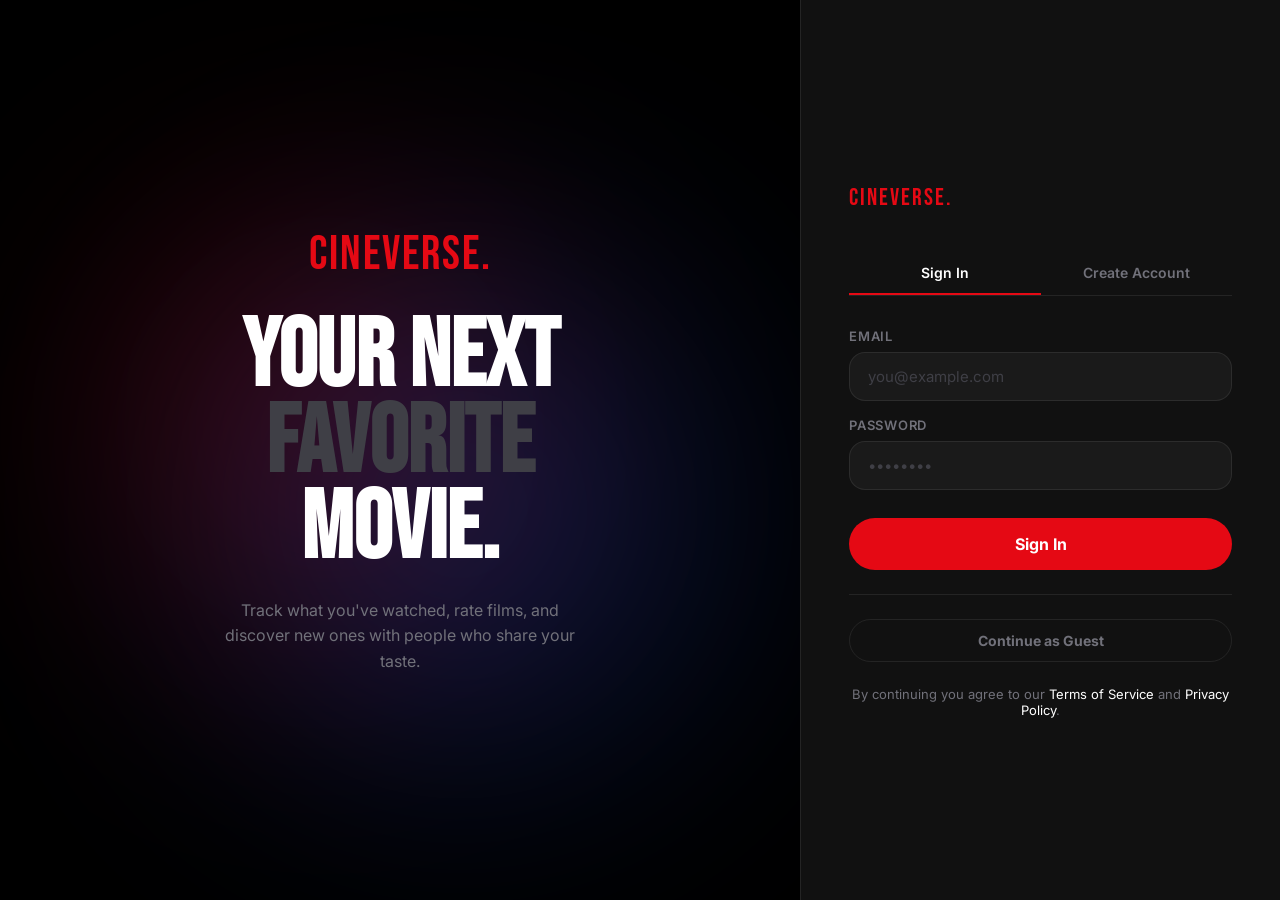
==== frontend/pages/auth.html @ 56c4505b "Add files via upload" ====
<!DOCTYPE html>
<html lang="en">
<head>
  <meta charset="UTF-8">
  <meta name="viewport" content="width=device-width, initial-scale=1.0">
  <title>CineVerse — Sign In</title>
  <link rel="stylesheet" href="../css/style.css">
  <style>
    body { display:flex; min-height:100vh; }
    .auth-left {
      flex:1; display:flex; align-items:center; justify-content:center;
      padding:60px 40px; position:relative; overflow:hidden;
    }
    .auth-right {
      width:480px; flex-shrink:0; display:flex; flex-direction:column;
      justify-content:center; padding:60px 48px;
      border-left:1px solid var(--border); background:var(--surface);
    }
    @media (max-width:768px) { .auth-left { display:none; } .auth-right { width:100%; border:none; } }
    .tab-btn {
      flex:1; padding:12px; background:none; border:none; cursor:pointer;
      font-family:var(--font-body); font-size:14px; font-weight:600;
      color:var(--text-dim); border-bottom:2px solid transparent;
      transition:all 0.2s;
    }
    .tab-btn.active { color:var(--text); border-bottom-color:var(--red); }
  </style>
</head>
<body>

<!-- LEFT PANEL -->
<div class="auth-left">
  <div class="blob-bg">
    <div class="blob blob-red" id="blob1" style="width:500px;height:500px;top:20%;left:10%"></div>
    <div class="blob blob-blue" id="blob2" style="width:600px;height:600px;bottom:10%;right:5%"></div>
  </div>
  <div style="position:relative;z-index:1;text-align:center">
    <a href="../index.html" class="nav-logo" style="font-size:48px;display:block;margin-bottom:32px">CINEVERSE.</a>
    <h2 style="font-family:var(--font-display);font-size:clamp(48px,8vw,96px);line-height:0.9;margin-bottom:24px">
      YOUR NEXT<br><span style="color:var(--text-muted)">FAVORITE</span><br>MOVIE.
    </h2>
    <p style="color:var(--text-dim);font-size:16px;max-width:360px;margin:0 auto;line-height:1.6">
      Track what you've watched, rate films, and discover new ones with people who share your taste.
    </p>
  </div>
</div>

<!-- RIGHT PANEL -->
<div class="auth-right">
  <a href="../index.html" class="nav-logo" style="font-size:24px;display:block;margin-bottom:40px">CINEVERSE.</a>

  <!-- TABS -->
  <div style="display:flex;border-bottom:1px solid var(--border);margin-bottom:32px">
    <button class="tab-btn active" id="tab-login" onclick="switchTab('login')">Sign In</button>
    <button class="tab-btn" id="tab-register" onclick="switchTab('register')">Create Account</button>
  </div>

  <!-- LOGIN FORM -->
  <div id="login-form">
    <div class="input-group" style="margin-bottom:16px">
      <label class="input-label">Email</label>
      <input class="input" type="email" id="login-email" placeholder="you@example.com" onkeydown="if(event.key==='Enter')doLogin()">
    </div>
    <div class="input-group" style="margin-bottom:28px">
      <label class="input-label">Password</label>
      <input class="input" type="password" id="login-password" placeholder="••••••••" onkeydown="if(event.key==='Enter')doLogin()">
    </div>
    <button class="btn btn-primary w-full btn-lg" onclick="doLogin()" id="login-btn">Sign In</button>
    <div class="divider"></div>
    <button class="btn btn-ghost w-full" onclick="doGuest()">Continue as Guest</button>
  </div>

  <!-- REGISTER FORM -->
  <div id="register-form" class="hidden">
    <div class="input-group" style="margin-bottom:16px">
      <label class="input-label">Username</label>
      <input class="input" id="reg-username" placeholder="cinephile99">
    </div>
    <div class="input-group" style="margin-bottom:16px">
      <label class="input-label">Email</label>
      <input class="input" type="email" id="reg-email" placeholder="you@example.com">
    </div>
    <div class="input-group" style="margin-bottom:28px">
      <label class="input-label">Password</label>
      <input class="input" type="password" id="reg-password" placeholder="Min. 6 characters" onkeydown="if(event.key==='Enter')doRegister()">
    </div>
    <button class="btn btn-primary w-full btn-lg" onclick="doRegister()" id="register-btn">Create Account</button>
  </div>

  <p class="text-dim text-sm" style="margin-top:24px;text-align:center">
    By continuing you agree to our <span style="color:var(--text)">Terms of Service</span> and <span style="color:var(--text)">Privacy Policy</span>.
  </p>
</div>

<script src="../js/api.js"></script>
<script src="../js/auth.js"></script>
<script src="../js/ui.js"></script>
<script>
  // Parallax blobs
  document.addEventListener('mousemove', e => {
    const mx = (e.clientX - window.innerWidth / 2) * 0.03;
    const my = (e.clientY - window.innerHeight / 2) * 0.03;
    const b1 = document.getElementById('blob1');
    const b2 = document.getElementById('blob2');
    if (b1) b1.style.transform = `translate(${mx}px, ${my}px)`;
    if (b2) b2.style.transform = `translate(${-mx}px, ${-my}px)`;
  });

  // Redirect if already logged in
  if (auth.isLoggedIn()) {
    const redirect = new URLSearchParams(location.search).get('redirect');
    window.location.href = redirect || 'browse.html';
  }

  function switchTab(tab) {
    document.getElementById('login-form').classList.toggle('hidden', tab !== 'login');
    document.getElementById('register-form').classList.toggle('hidden', tab !== 'register');
    document.getElementById('tab-login').classList.toggle('active', tab === 'login');
    document.getElementById('tab-register').classList.toggle('active', tab === 'register');
  }

  // Check URL param to default to register tab
  if (new URLSearchParams(location.search).get('mode') === 'register') {
    switchTab('register');
  }

  async function doLogin() {
    const email = document.getElementById('login-email').value.trim();
    const password = document.getElementById('login-password').value;
    if (!email || !password) { ui.error('Please fill in all fields'); return; }
    const btn = document.getElementById('login-btn');
    btn.disabled = true; btn.textContent = 'Signing in…';
    try {
      const { token, user } = await api.auth.login({ email, password });
      auth.setSession(token, user);
      const redirect = new URLSearchParams(location.search).get('redirect');
      window.location.href = redirect || (user.genres?.length ? 'browse.html' : 'browse.html');
    } catch (err) {
      ui.error(err.message);
      btn.disabled = false; btn.textContent = 'Sign In';
    }
  }

  async function doRegister() {
    const username = document.getElementById('reg-username').value.trim();
    const email = document.getElementById('reg-email').value.trim();
    const password = document.getElementById('reg-password').value;
    if (!username || !email || !password) { ui.error('Please fill in all fields'); return; }
    if (password.length < 6) { ui.error('Password must be at least 6 characters'); return; }
    const btn = document.getElementById('register-btn');
    btn.disabled = true; btn.textContent = 'Creating account…';
    try {
      const { token, user } = await api.auth.register({ username, email, password });
      auth.setSession(token, user);
      window.location.href = 'browse.html';
    } catch (err) {
      ui.error(err.message);
      btn.disabled = false; btn.textContent = 'Create Account';
    }
  }

  async function doGuest() {
    try {
      const { token, user } = await api.auth.guest({ genres: [] });
      auth.setSession(token, user);
      window.location.href = 'browse.html';
    } catch (err) { ui.error(err.message); }
  }
</script>
</body>
</html>
---- frontend/css/style.css ----
@import url('https://fonts.googleapis.com/css2?family=Bebas+Neue&family=Inter:wght@300;400;500;600;700;900&display=swap');

*, *::before, *::after { box-sizing: border-box; margin: 0; padding: 0; }

:root {
  --red: #e50914;
  --red-dim: rgba(229,9,20,0.2);
  --bg: #000;
  --surface: #111;
  --surface2: #1a1a1a;
  --border: rgba(255,255,255,0.08);
  --border-hover: rgba(255,255,255,0.2);
  --text: #fff;
  --text-dim: #71717a;
  --text-muted: #3f3f46;
  --glass: rgba(17,17,17,0.7);
  --radius: 16px;
  --radius-lg: 28px;
  --radius-xl: 40px;
  --transition: 0.2s ease;
  --font-display: 'Bebas Neue', sans-serif;
  --font-body: 'Inter', sans-serif;
  --img-base: https://image.tmdb.org/t/p;
}

html { scroll-behavior: smooth; }

body {
  font-family: var(--font-body);
  background: var(--bg);
  color: var(--text);
  overflow-x: hidden;
  -webkit-font-smoothing: antialiased;
}

::-webkit-scrollbar { width: 4px; height: 4px; }
::-webkit-scrollbar-track { background: transparent; }
::-webkit-scrollbar-thumb { background: #333; border-radius: 4px; }

a { color: inherit; text-decoration: none; }

/* ─── UTILITIES ─── */
.hidden { display: none !important; }
.flex { display: flex; }
.flex-col { flex-direction: column; }
.items-center { align-items: center; }
.justify-center { justify-content: center; }
.justify-between { justify-content: space-between; }
.gap-2 { gap: 8px; }
.gap-3 { gap: 12px; }
.gap-4 { gap: 16px; }
.gap-6 { gap: 24px; }
.gap-8 { gap: 32px; }
.w-full { width: 100%; }
.text-center { text-align: center; }
.truncate { overflow: hidden; text-overflow: ellipsis; white-space: nowrap; }
.relative { position: relative; }
.absolute { position: absolute; }
.fixed { position: fixed; }
.inset-0 { inset: 0; }
.z-10 { z-index: 10; }
.z-50 { z-index: 50; }
.overflow-hidden { overflow: hidden; }
.cursor-pointer { cursor: pointer; }
.mt-auto { margin-top: auto; }
.mb-0 { margin-bottom: 0; }
.p-0 { padding: 0; }
.grid { display: grid; }

/* ─── TYPOGRAPHY ─── */
.font-display { font-family: var(--font-display); }
.text-red { color: var(--red); }
.text-dim { color: var(--text-dim); }
.text-muted { color: var(--text-muted); }
.text-xs { font-size: 11px; letter-spacing: 0.08em; }
.text-sm { font-size: 13px; }
.text-lg { font-size: 18px; }
.text-xl { font-size: 20px; }
.text-2xl { font-size: 24px; font-weight: 700; }
.text-3xl { font-size: 30px; font-weight: 900; }
.text-4xl { font-size: 36px; font-weight: 900; }
.text-5xl { font-size: 48px; font-weight: 900; }
.text-hero { font-size: clamp(60px, 10vw, 120px); font-family: var(--font-display); line-height: 0.9; }
.uppercase { text-transform: uppercase; }
.tracking-wide { letter-spacing: 0.1em; }
.tracking-widest { letter-spacing: 0.25em; }
.font-bold { font-weight: 700; }
.font-black { font-weight: 900; }

/* ─── SURFACE / GLASS ─── */
.glass {
  background: var(--glass);
  backdrop-filter: blur(16px);
  -webkit-backdrop-filter: blur(16px);
  border: 1px solid var(--border);
}
.surface { background: var(--surface); border: 1px solid var(--border); border-radius: var(--radius); }
.surface2 { background: var(--surface2); border: 1px solid var(--border); border-radius: var(--radius); }

/* ─── BUTTONS ─── */
.btn {
  display: inline-flex; align-items: center; justify-content: center; gap: 8px;
  padding: 12px 24px; border-radius: 50px; border: none; cursor: pointer;
  font-family: var(--font-body); font-weight: 700; font-size: 14px;
  transition: all var(--transition); white-space: nowrap; outline: none;
}
.btn-primary { background: var(--red); color: #fff; }
.btn-primary:hover { background: #f40612; transform: scale(1.03); }
.btn-secondary { background: #fff; color: #000; }
.btn-secondary:hover { background: #e0e0e0; transform: scale(1.03); }
.btn-ghost { background: transparent; color: var(--text-dim); border: 1px solid var(--border); }
.btn-ghost:hover { border-color: var(--border-hover); color: var(--text); }
.btn-sm { padding: 8px 16px; font-size: 12px; }
.btn-lg { padding: 16px 36px; font-size: 16px; }
.btn-icon { padding: 10px; border-radius: 50%; aspect-ratio: 1; }
.btn:disabled { opacity: 0.4; cursor: not-allowed; transform: none; }

/* ─── INPUTS ─── */
.input {
  background: var(--surface2); border: 1px solid var(--border);
  border-radius: var(--radius); padding: 14px 18px;
  color: var(--text); font-family: var(--font-body); font-size: 15px;
  width: 100%; outline: none; transition: border-color var(--transition);
}
.input:focus { border-color: var(--red); }
.input::placeholder { color: var(--text-muted); }
.input-group { display: flex; flex-direction: column; gap: 8px; }
.input-label { font-size: 13px; font-weight: 600; color: var(--text-dim); text-transform: uppercase; letter-spacing: 0.06em; }

/* ─── MODAL ─── */
.modal-overlay {
  position: fixed; inset: 0; z-index: 100;
  background: rgba(0,0,0,0.85); backdrop-filter: blur(12px);
  display: flex; align-items: center; justify-content: center; padding: 16px;
  opacity: 0; pointer-events: none; transition: opacity 0.2s;
}
.modal-overlay.active { opacity: 1; pointer-events: all; }
.modal {
  background: var(--surface); border: 1px solid var(--border);
  border-radius: var(--radius-xl); padding: 40px; width: 100%; max-width: 460px;
  transform: translateY(20px); transition: transform 0.25s ease;
}
.modal-overlay.active .modal { transform: translateY(0); }

/* ─── NAV ─── */
.nav {
  position: fixed; top: 0; left: 0; right: 0; z-index: 80;
  display: flex; align-items: center; padding: 20px 32px; gap: 32px;
  background: linear-gradient(to bottom, rgba(0,0,0,0.9), transparent);
}
.nav-logo { font-family: var(--font-display); font-size: 28px; color: var(--red); letter-spacing: 2px; }
.nav-links { display: flex; gap: 4px; flex: 1; }
.nav-link {
  padding: 8px 16px; border-radius: 50px; font-size: 14px; font-weight: 500;
  color: var(--text-dim); cursor: pointer; transition: all var(--transition);
}
.nav-link:hover, .nav-link.active { color: var(--text); background: rgba(255,255,255,0.07); }
.nav-actions { display: flex; align-items: center; gap: 12px; margin-left: auto; }

/* ─── SIDEBAR ─── */
.sidebar {
  width: 220px; min-height: 100vh; position: fixed; top: 0; left: 0; z-index: 70;
  border-right: 1px solid var(--border); padding: 80px 20px 32px;
  display: flex; flex-direction: column; gap: 4px;
  background: rgba(0,0,0,0.6); backdrop-filter: blur(20px);
}
.sidebar-item {
  display: flex; align-items: center; gap: 12px; padding: 12px 16px;
  border-radius: var(--radius); font-size: 14px; font-weight: 500;
  color: var(--text-dim); cursor: pointer; transition: all var(--transition);
}
.sidebar-item:hover, .sidebar-item.active {
  background: rgba(255,255,255,0.07); color: var(--text);
}
.sidebar-item.active { color: var(--red); }
.sidebar-icon { width: 18px; height: 18px; opacity: 0.7; }
.main-content { margin-left: 220px; padding: 90px 40px 40px; min-height: 100vh; }

/* ─── CARDS ─── */
.movie-card {
  position: relative; border-radius: var(--radius-lg); overflow: hidden;
  cursor: pointer; transition: transform 0.3s ease;
  background: var(--surface); border: 1px solid var(--border);
  aspect-ratio: 2/3;
}
.movie-card:hover { transform: scale(1.04); }
.movie-card img { width: 100%; height: 100%; object-fit: cover; display: block; }
.movie-card-overlay {
  position: absolute; bottom: 0; left: 0; right: 0; padding: 20px 16px 16px;
  background: linear-gradient(to top, rgba(0,0,0,0.95), transparent);
  opacity: 0; transition: opacity 0.25s;
}
.movie-card:hover .movie-card-overlay { opacity: 1; }
.movie-card-placeholder {
  width: 100%; height: 100%; display: flex; align-items: center; justify-content: center;
  color: var(--text-muted); font-size: 12px; font-weight: 600; text-transform: uppercase;
  letter-spacing: 0.1em; background: var(--surface2);
}

/* ─── HERO ─── */
.hero {
  position: relative; border-radius: var(--radius-xl);
  overflow: hidden; min-height: 500px;
  display: flex; flex-direction: column; justify-content: flex-end;
  padding: 48px; margin-bottom: 48px; border: 1px solid var(--border);
}
.hero-bg {
  position: absolute; inset: 0;
  background-size: cover; background-position: center;
  transition: transform 0.7s ease;
}
.hero:hover .hero-bg { transform: scale(1.03); }
.hero-bg::after {
  content: ''; position: absolute; inset: 0;
  background: linear-gradient(to top, rgba(0,0,0,0.92) 0%, rgba(0,0,0,0.4) 60%, transparent 100%);
}
.hero-content { position: relative; z-index: 1; }
.hero-badge { font-size: 10px; font-weight: 700; letter-spacing: 0.2em; text-transform: uppercase; color: var(--red); margin-bottom: 10px; }

/* ─── SECTION ─── */
.section-title { font-size: 18px; font-weight: 700; margin-bottom: 20px; display: flex; align-items: center; justify-content: space-between; }
.section-link { font-size: 12px; color: var(--text-dim); font-weight: 500; transition: color var(--transition); }
.section-link:hover { color: var(--text); }
.scroll-row { display: flex; gap: 16px; overflow-x: auto; padding-bottom: 12px; scroll-snap-type: x mandatory; }
.scroll-row::-webkit-scrollbar { display: none; }
.scroll-row > * { scroll-snap-align: start; flex-shrink: 0; }

/* ─── GRID ─── */
.movie-grid { display: grid; grid-template-columns: repeat(auto-fill, minmax(160px, 1fr)); gap: 20px; }
.movie-grid-lg { display: grid; grid-template-columns: repeat(auto-fill, minmax(200px, 1fr)); gap: 24px; }

/* ─── STAR RATING ─── */
.star-rating { display: flex; gap: 4px; }
.star { width: 20px; height: 20px; cursor: pointer; transition: transform 0.15s; }
.star:hover { transform: scale(1.2); }
.star svg { width: 100%; height: 100%; }

/* ─── TOAST ─── */
#toast-container { position: fixed; bottom: 24px; right: 24px; z-index: 9999; display: flex; flex-direction: column; gap: 10px; }
.toast {
  padding: 14px 20px; border-radius: var(--radius); font-size: 14px; font-weight: 500;
  background: var(--surface); border: 1px solid var(--border);
  animation: slideIn 0.3s ease, fadeOut 0.3s ease 2.7s forwards;
  max-width: 320px;
}
.toast.success { border-color: #22c55e; color: #22c55e; }
.toast.error { border-color: var(--red); color: var(--red); }
.toast.info { border-color: #3b82f6; color: #3b82f6; }
@keyframes slideIn { from { transform: translateX(120%); opacity: 0; } to { transform: translateX(0); opacity: 1; } }
@keyframes fadeOut { from { opacity: 1; } to { opacity: 0; } }

/* ─── BADGE ─── */
.badge {
  display: inline-flex; align-items: center; padding: 3px 10px;
  border-radius: 50px; font-size: 11px; font-weight: 700; text-transform: uppercase; letter-spacing: 0.08em;
}
.badge-red { background: var(--red-dim); color: var(--red); border: 1px solid rgba(229,9,20,0.3); }
.badge-white { background: rgba(255,255,255,0.1); color: #fff; }

/* ─── RATING RING ─── */
.rating-ring {
  width: 48px; height: 48px; border-radius: 50%; display: flex; align-items: center; justify-content: center;
  font-weight: 900; font-size: 14px; border: 2px solid;
}
.rating-high { border-color: #22c55e; color: #22c55e; }
.rating-mid { border-color: #eab308; color: #eab308; }
.rating-low { border-color: var(--red); color: var(--red); }

/* ─── NOTIFICATION DOT ─── */
.notif-dot {
  position: absolute; top: -2px; right: -2px;
  width: 10px; height: 10px; border-radius: 50%;
  background: var(--red); border: 2px solid var(--bg);
}

/* ─── GENRE PILL ─── */
.genre-pill {
  padding: 6px 16px; border-radius: 50px; border: 2px solid var(--border);
  font-size: 13px; font-weight: 700; cursor: pointer; transition: all var(--transition);
  background: var(--surface);
}
.genre-pill:hover { border-color: var(--border-hover); }
.genre-pill.selected { border-color: var(--red); background: var(--red-dim); color: var(--red); }

/* ─── AVATAR ─── */
.avatar {
  border-radius: 50%; object-fit: cover; background: var(--surface2);
  display: flex; align-items: center; justify-content: center;
  font-weight: 900; text-transform: uppercase; flex-shrink: 0;
}
.avatar-sm { width: 36px; height: 36px; font-size: 14px; }
.avatar-md { width: 52px; height: 52px; font-size: 20px; }
.avatar-lg { width: 80px; height: 80px; font-size: 32px; }
.avatar-xl { width: 120px; height: 120px; font-size: 48px; }

/* ─── SEARCH INPUT ─── */
.search-wrap { position: relative; }
.search-wrap .input { padding-left: 44px; }
.search-wrap .search-icon {
  position: absolute; left: 14px; top: 50%; transform: translateY(-50%);
  color: var(--text-muted); pointer-events: none;
}

/* ─── PAGE TRANSITIONS ─── */
.page-enter { animation: pageIn 0.4s ease; }
@keyframes pageIn { from { opacity: 0; transform: translateY(16px); } to { opacity: 1; transform: translateY(0); } }

/* ─── SPINNER ─── */
.spinner {
  width: 32px; height: 32px; border-radius: 50%;
  border: 3px solid var(--border); border-top-color: var(--red);
  animation: spin 0.7s linear infinite;
}
@keyframes spin { to { transform: rotate(360deg); } }

/* ─── SKELETON ─── */
.skeleton { background: linear-gradient(90deg, var(--surface) 25%, var(--surface2) 50%, var(--surface) 75%); background-size: 200% 100%; animation: shimmer 1.5s infinite; border-radius: var(--radius); }
@keyframes shimmer { to { background-position: -200% 0; } }

/* ─── DIVIDER ─── */
.divider { border: none; border-top: 1px solid var(--border); margin: 24px 0; }

/* ─── BLOB BACKGROUND ─── */
.blob-bg { position: absolute; inset: 0; pointer-events: none; overflow: hidden; z-index: 0; }
.blob { position: absolute; border-radius: 50%; filter: blur(120px); opacity: 0.35; }
.blob-red { background: radial-gradient(circle, #e50914, transparent); }
.blob-blue { background: radial-gradient(circle, #1d4ed8, transparent); }

/* ─── ACTIVITY ─── */
.activity-item { display: flex; align-items: flex-start; gap: 14px; padding: 16px 0; border-bottom: 1px solid var(--border); }
.activity-item:last-child { border-bottom: none; }

/* ─── TABS ─── */
.tabs { display: flex; gap: 4px; border-bottom: 1px solid var(--border); margin-bottom: 24px; }
.tab { padding: 10px 20px; font-size: 14px; font-weight: 600; cursor: pointer; color: var(--text-dim); border-bottom: 2px solid transparent; margin-bottom: -1px; transition: all var(--transition); }
.tab:hover { color: var(--text); }
.tab.active { color: var(--text); border-bottom-color: var(--red); }

/* ─── RESPONSIVE ─── */
@media (max-width: 768px) {
  .sidebar { display: none; }
  .main-content { margin-left: 0; padding: 80px 20px 20px; }
  .movie-grid { grid-template-columns: repeat(auto-fill, minmax(130px, 1fr)); }
  .nav { padding: 16px 20px; }
  .hero { padding: 28px; min-height: 360px; }
}
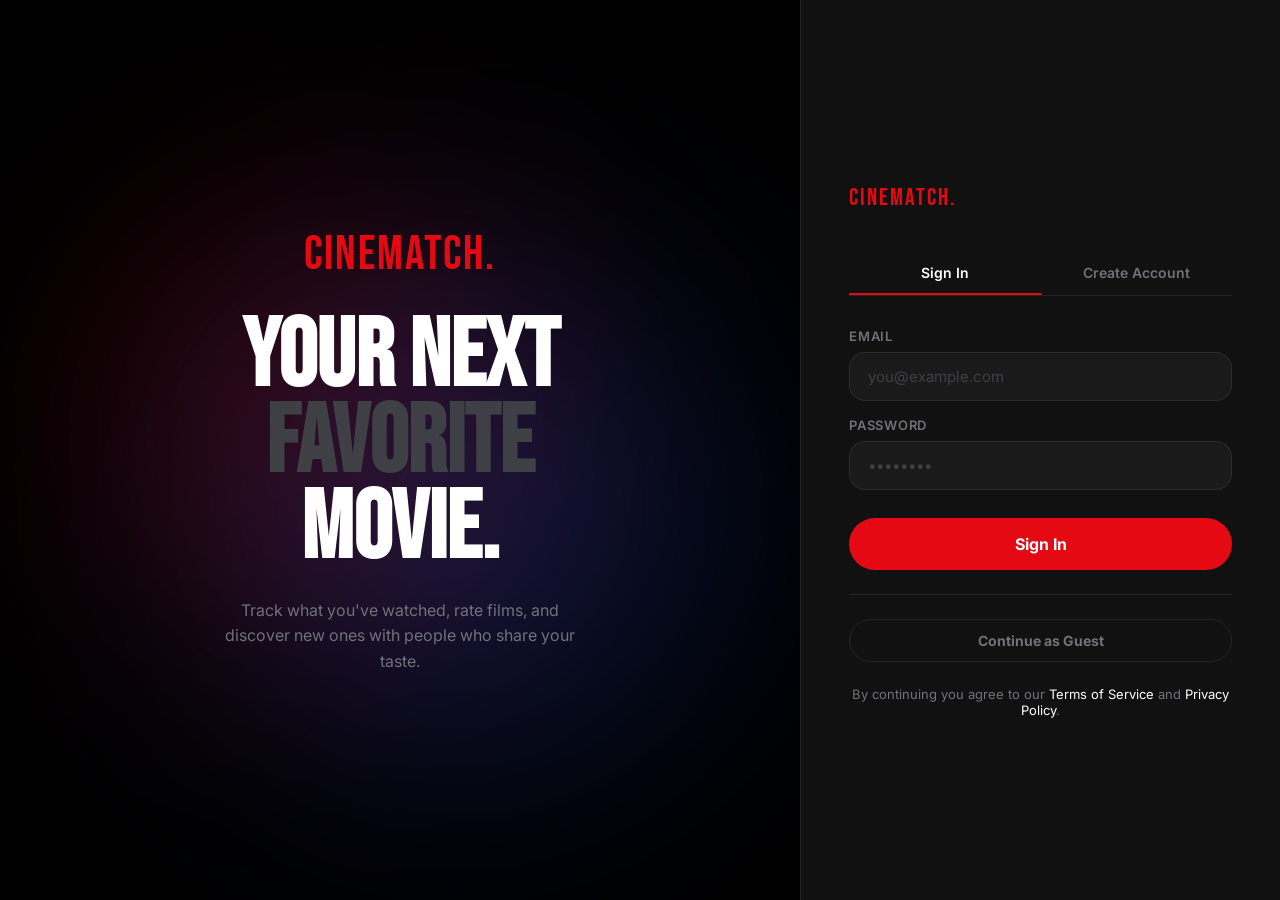
==== commit 22cbea79: "Update auth.html" ====
--- a/frontend/pages/auth.html
+++ b/frontend/pages/auth.html
@@ -3,7 +3,7 @@
 <head>
   <meta charset="UTF-8">
   <meta name="viewport" content="width=device-width, initial-scale=1.0">
-  <title>CineVerse — Sign In</title>
+  <title>CineMatch — Sign In</title>
   <link rel="stylesheet" href="../css/style.css">
   <style>
     body { display:flex; min-height:100vh; }
@@ -35,7 +35,7 @@
     <div class="blob blob-blue" id="blob2" style="width:600px;height:600px;bottom:10%;right:5%"></div>
   </div>
   <div style="position:relative;z-index:1;text-align:center">
-    <a href="../index.html" class="nav-logo" style="font-size:48px;display:block;margin-bottom:32px">CINEVERSE.</a>
+    <a href="../index.html" class="nav-logo" style="font-size:48px;display:block;margin-bottom:32px">CineMatch.</a>
     <h2 style="font-family:var(--font-display);font-size:clamp(48px,8vw,96px);line-height:0.9;margin-bottom:24px">
       YOUR NEXT<br><span style="color:var(--text-muted)">FAVORITE</span><br>MOVIE.
     </h2>
@@ -47,7 +47,7 @@
 
 <!-- RIGHT PANEL -->
 <div class="auth-right">
-  <a href="../index.html" class="nav-logo" style="font-size:24px;display:block;margin-bottom:40px">CINEVERSE.</a>
+  <a href="../index.html" class="nav-logo" style="font-size:24px;display:block;margin-bottom:40px">CineMatch.</a>
 
   <!-- TABS -->
   <div style="display:flex;border-bottom:1px solid var(--border);margin-bottom:32px">
